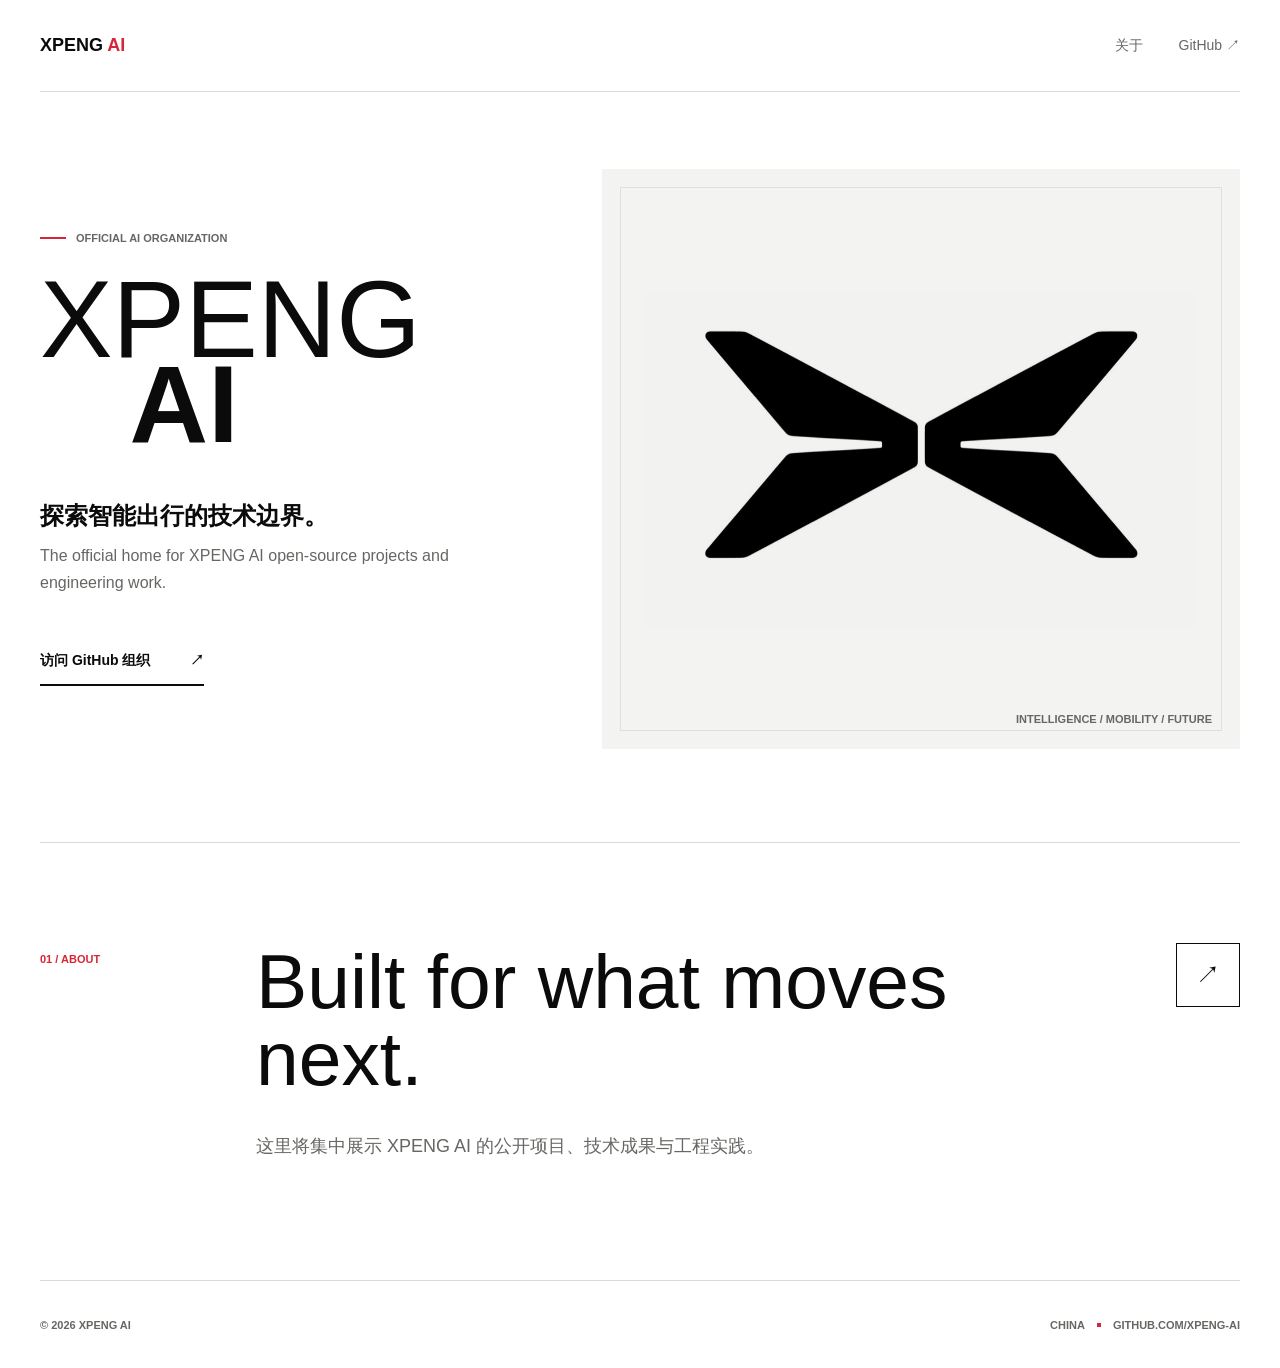
==== index.html @ b83b016b "Fix XPENG favicon aspect ratio" ====
<!doctype html>
<html lang="zh-CN">
  <head>
    <meta charset="UTF-8" />
    <meta name="viewport" content="width=device-width, initial-scale=1.0" />
    <meta name="description" content="XPENG AI 官方 GitHub 组织主页。" />
    <meta name="theme-color" content="#ffffff" />
    <meta property="og:title" content="XPENG AI" />
    <meta property="og:description" content="XPENG AI 官方 GitHub 组织主页。" />
    <meta property="og:image" content="https://xpeng-ai.github.io/assets/xpeng-logo.jpeg" />
    <title>XPENG AI</title>
    <link rel="icon" type="image/png" sizes="512x512" href="assets/xpeng-favicon.png?v=2" />
    <link rel="stylesheet" href="styles.css" />
  </head>
  <body>
    <header class="site-header">
      <a class="wordmark" href="/" aria-label="XPENG AI 首页">XPENG <span>AI</span></a>
      <nav aria-label="主导航">
        <a href="#about">关于</a>
        <a href="https://github.com/XPENG-AI">GitHub <span aria-hidden="true">↗</span></a>
      </nav>
    </header>

    <main>
      <section class="hero" aria-labelledby="hero-title">
        <div class="hero-copy">
          <p class="kicker"><span></span> Official AI Organization</p>
          <h1 id="hero-title">XPENG<br /><strong>AI</strong></h1>
          <p class="lead">探索智能出行的技术边界。</p>
          <p class="sublead">The official home for XPENG AI open-source projects and engineering work.</p>
          <a class="primary-link" href="https://github.com/XPENG-AI">
            访问 GitHub 组织
            <span aria-hidden="true">↗</span>
          </a>
        </div>
        <div class="hero-visual">
          <img src="assets/xpeng-logo.jpeg" alt="XPENG 标志" width="960" height="586" />
          <p aria-hidden="true">INTELLIGENCE / MOBILITY / FUTURE</p>
        </div>
      </section>

      <section class="about" id="about" aria-labelledby="about-title">
        <p class="section-label">01 / ABOUT</p>
        <div class="about-copy">
          <h2 id="about-title">Built for what moves next.</h2>
          <p>这里将集中展示 XPENG AI 的公开项目、技术成果与工程实践。</p>
        </div>
        <a class="arrow-link" href="https://github.com/XPENG-AI" aria-label="在 GitHub 上查看 XPENG AI">↗</a>
      </section>
    </main>

    <footer>
      <p>© <span id="year"></span> XPENG AI</p>
      <p>CHINA <span></span> GITHUB.COM/XPENG-AI</p>
    </footer>

    <script>
      document.getElementById("year").textContent = new Date().getFullYear();
    </script>
  </body>
</html>
---- styles.css ----
:root {
  color-scheme: light;
  --ink: #0b0b0b;
  --paper: #ffffff;
  --soft: #f3f3f1;
  --muted: #666663;
  --line: #d9d9d5;
  --signal: #d72638;
}

* {
  box-sizing: border-box;
}

html {
  scroll-behavior: smooth;
  background: var(--paper);
}

body {
  margin: 0;
  color: var(--ink);
  background: var(--paper);
  font-family: Arial, "PingFang SC", "Microsoft YaHei", sans-serif;
}

a {
  color: inherit;
}

.site-header,
main,
footer {
  width: min(1440px, calc(100% - 80px));
  margin-inline: auto;
}

.site-header {
  display: flex;
  min-height: 92px;
  align-items: center;
  justify-content: space-between;
  border-bottom: 1px solid var(--line);
}

.wordmark {
  font-size: 18px;
  font-weight: 800;
  text-decoration: none;
}

.wordmark span {
  color: var(--signal);
}

nav {
  display: flex;
  gap: 36px;
}

nav a {
  color: var(--muted);
  font-size: 14px;
  text-decoration: none;
}

nav a:hover {
  color: var(--ink);
}

.hero {
  display: grid;
  min-height: calc(100svh - 150px);
  grid-template-columns: minmax(360px, 0.85fr) minmax(520px, 1.15fr);
  align-items: center;
  gap: clamp(48px, 7vw, 120px);
  padding: 68px 0 84px;
}

.kicker,
.section-label,
.hero-visual p,
footer {
  font-size: 11px;
  font-weight: 700;
  letter-spacing: 0;
  text-transform: uppercase;
}

.kicker {
  display: flex;
  align-items: center;
  gap: 10px;
  margin: 0 0 34px;
  color: var(--muted);
}

.kicker span {
  width: 26px;
  height: 2px;
  background: var(--signal);
}

h1 {
  margin: 0;
  font-size: clamp(74px, 8.5vw, 138px);
  font-weight: 300;
  line-height: 0.78;
}

h1 strong {
  margin-left: clamp(54px, 7vw, 110px);
  font-weight: 800;
}

.lead {
  margin: 52px 0 10px;
  font-size: 24px;
  font-weight: 600;
}

.sublead {
  max-width: 500px;
  margin: 0;
  color: var(--muted);
  font-size: 16px;
  line-height: 1.7;
}

.primary-link {
  display: inline-flex;
  min-height: 48px;
  align-items: center;
  justify-content: space-between;
  gap: 40px;
  margin-top: 42px;
  border-bottom: 2px solid var(--ink);
  font-size: 14px;
  font-weight: 700;
  text-decoration: none;
}

.primary-link:hover {
  border-color: var(--signal);
  color: var(--signal);
}

.hero-visual {
  position: relative;
  display: flex;
  min-height: 580px;
  align-items: center;
  justify-content: center;
  overflow: hidden;
  background: var(--soft);
}

.hero-visual::before {
  position: absolute;
  inset: 18px;
  border: 1px solid #dfdfdc;
  content: "";
  pointer-events: none;
}

.hero-visual img {
  display: block;
  width: min(86%, 760px);
  height: auto;
  mix-blend-mode: multiply;
}

.hero-visual p {
  position: absolute;
  right: 28px;
  bottom: 24px;
  margin: 0;
  color: var(--muted);
}

.about {
  display: grid;
  grid-template-columns: 180px 1fr auto;
  gap: 36px;
  align-items: start;
  padding: 100px 0 118px;
  border-top: 1px solid var(--line);
}

.section-label {
  margin: 10px 0 0;
  color: var(--signal);
}

.about h2 {
  max-width: 850px;
  margin: 0;
  font-size: clamp(42px, 6vw, 86px);
  font-weight: 400;
  line-height: 1;
}

.about-copy p {
  max-width: 560px;
  margin: 34px 0 0;
  color: var(--muted);
  font-size: 18px;
  line-height: 1.75;
}

.arrow-link {
  display: grid;
  width: 64px;
  height: 64px;
  place-items: center;
  border: 1px solid var(--ink);
  font-size: 24px;
  text-decoration: none;
}

.arrow-link:hover {
  border-color: var(--signal);
  color: var(--signal);
}

footer {
  display: flex;
  min-height: 88px;
  align-items: center;
  justify-content: space-between;
  border-top: 1px solid var(--line);
  color: var(--muted);
}

footer p {
  margin: 0;
}

footer p:last-child {
  display: flex;
  align-items: center;
  gap: 12px;
}

footer p:last-child span {
  width: 4px;
  height: 4px;
  background: var(--signal);
}

@media (max-width: 900px) {
  .site-header,
  main,
  footer {
    width: min(100% - 36px, 1440px);
  }

  .site-header {
    min-height: 76px;
  }

  nav {
    gap: 20px;
  }

  .hero {
    min-height: auto;
    grid-template-columns: 1fr;
    gap: 48px;
    padding: 56px 0 72px;
  }

  h1 {
    font-size: 84px;
  }

  .lead {
    margin-top: 40px;
    font-size: 21px;
  }

  .hero-visual {
    min-height: 360px;
  }

  .about {
    grid-template-columns: 1fr auto;
    gap: 28px;
    padding: 72px 0 84px;
  }

  .section-label {
    grid-column: 1 / -1;
  }
}

@media (max-width: 520px) {
  .site-header {
    min-height: 64px;
  }

  nav a:first-child {
    display: none;
  }

  .hero {
    gap: 26px;
    padding: 32px 0 38px;
  }

  .kicker {
    margin-bottom: 22px;
  }

  h1 {
    font-size: 64px;
  }

  .lead {
    margin-top: 28px;
    font-size: 19px;
  }

  .sublead {
    font-size: 14px;
    line-height: 1.6;
  }

  .primary-link {
    margin-top: 24px;
  }

  .hero-visual {
    min-height: 190px;
  }

  .hero-visual::before {
    inset: 10px;
  }

  .hero-visual p {
    right: 16px;
    bottom: 14px;
    font-size: 9px;
  }

  .about {
    grid-template-columns: 1fr;
  }

  .about h2 {
    font-size: 46px;
  }

  .arrow-link {
    width: 56px;
    height: 56px;
  }

  footer {
    min-height: 112px;
    flex-direction: column;
    align-items: flex-start;
    justify-content: center;
    gap: 10px;
  }
}
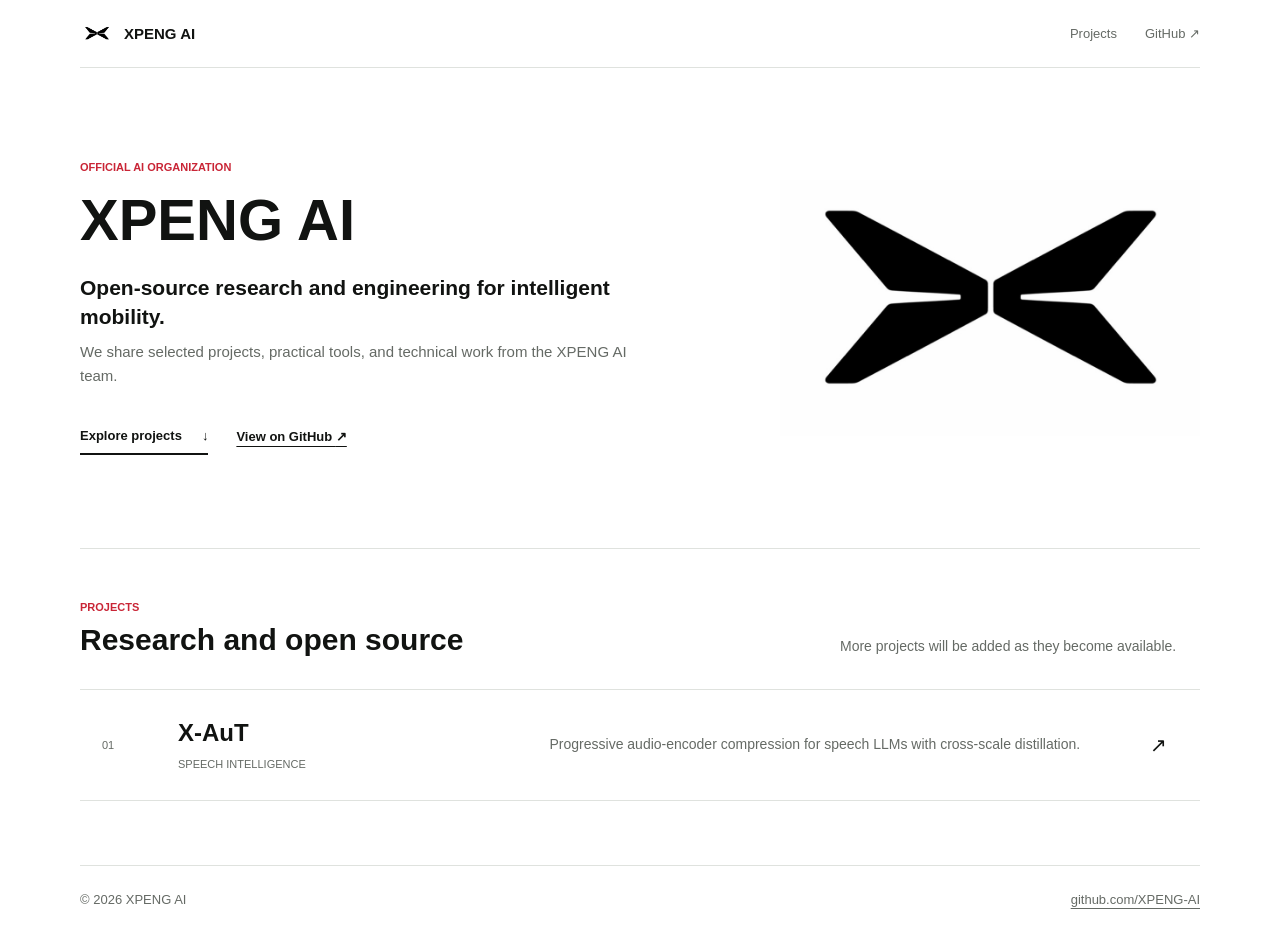
==== commit acd98075: "Make XPENG AI homepage compact and project focused" ====
--- a/index.html
+++ b/index.html
@@ -1,57 +1,68 @@
 <!doctype html>
-<html lang="zh-CN">
+<html lang="en">
   <head>
     <meta charset="UTF-8" />
     <meta name="viewport" content="width=device-width, initial-scale=1.0" />
-    <meta name="description" content="XPENG AI 官方 GitHub 组织主页。" />
+    <meta name="description" content="The official home for XPENG AI open-source projects and engineering work." />
     <meta name="theme-color" content="#ffffff" />
     <meta property="og:title" content="XPENG AI" />
-    <meta property="og:description" content="XPENG AI 官方 GitHub 组织主页。" />
-    <meta property="og:image" content="https://xpeng-ai.github.io/assets/xpeng-logo.jpeg" />
+    <meta property="og:description" content="Open-source projects and research from XPENG AI." />
+    <meta property="og:image" content="https://xpeng-ai.github.io/assets/xpeng-favicon.png" />
     <title>XPENG AI</title>
     <link rel="icon" type="image/png" sizes="512x512" href="assets/xpeng-favicon.png?v=2" />
     <link rel="stylesheet" href="styles.css" />
   </head>
   <body>
     <header class="site-header">
-      <a class="wordmark" href="/" aria-label="XPENG AI 首页">XPENG <span>AI</span></a>
-      <nav aria-label="主导航">
-        <a href="#about">关于</a>
-        <a href="https://github.com/XPENG-AI">GitHub <span aria-hidden="true">↗</span></a>
+      <a class="brand" href="/" aria-label="XPENG AI home">
+        <img src="assets/xpeng-favicon.png" alt="" width="34" height="34" />
+        <span>XPENG AI</span>
+      </a>
+      <nav aria-label="Main navigation">
+        <a href="#projects">Projects</a>
+        <a href="https://github.com/XPENG-AI">GitHub <span aria-hidden="true">&#8599;</span></a>
       </nav>
     </header>
 
     <main>
       <section class="hero" aria-labelledby="hero-title">
         <div class="hero-copy">
-          <p class="kicker"><span></span> Official AI Organization</p>
-          <h1 id="hero-title">XPENG<br /><strong>AI</strong></h1>
-          <p class="lead">探索智能出行的技术边界。</p>
-          <p class="sublead">The official home for XPENG AI open-source projects and engineering work.</p>
-          <a class="primary-link" href="https://github.com/XPENG-AI">
-            访问 GitHub 组织
-            <span aria-hidden="true">↗</span>
-          </a>
+          <p class="eyebrow">Official AI Organization</p>
+          <h1 id="hero-title">XPENG AI</h1>
+          <p class="lead">Open-source research and engineering for intelligent mobility.</p>
+          <p class="supporting-copy">We share selected projects, practical tools, and technical work from the XPENG AI team.</p>
+          <div class="hero-links">
+            <a class="primary-link" href="#projects">Explore projects <span aria-hidden="true">&#8595;</span></a>
+            <a href="https://github.com/XPENG-AI">View on GitHub <span aria-hidden="true">&#8599;</span></a>
+          </div>
         </div>
-        <div class="hero-visual">
-          <img src="assets/xpeng-logo.jpeg" alt="XPENG 标志" width="960" height="586" />
-          <p aria-hidden="true">INTELLIGENCE / MOBILITY / FUTURE</p>
-        </div>
+        <img class="hero-logo" src="assets/xpeng-logo.jpeg" alt="XPENG logo" width="960" height="586" />
       </section>
 
-      <section class="about" id="about" aria-labelledby="about-title">
-        <p class="section-label">01 / ABOUT</p>
-        <div class="about-copy">
-          <h2 id="about-title">Built for what moves next.</h2>
-          <p>这里将集中展示 XPENG AI 的公开项目、技术成果与工程实践。</p>
-        </div>
-        <a class="arrow-link" href="https://github.com/XPENG-AI" aria-label="在 GitHub 上查看 XPENG AI">↗</a>
+      <section class="projects" id="projects" aria-labelledby="projects-title">
+        <header class="section-header">
+          <div>
+            <p class="eyebrow">Projects</p>
+            <h2 id="projects-title">Research and open source</h2>
+          </div>
+          <p>More projects will be added as they become available.</p>
+        </header>
+
+        <a class="project-row" href="x-aut/">
+          <span class="project-index">01</span>
+          <div class="project-title">
+            <h3>X-AuT</h3>
+            <span>Speech Intelligence</span>
+          </div>
+          <p>Progressive audio-encoder compression for speech LLMs with cross-scale distillation.</p>
+          <span class="project-arrow" aria-hidden="true">&#8599;</span>
+        </a>
       </section>
     </main>
 
     <footer>
-      <p>© <span id="year"></span> XPENG AI</p>
-      <p>CHINA <span></span> GITHUB.COM/XPENG-AI</p>
+      <p>&copy; <span id="year"></span> XPENG AI</p>
+      <a href="https://github.com/XPENG-AI">github.com/XPENG-AI</a>
     </footer>
 
     <script>
--- a/styles.css
+++ b/styles.css
@@ -1,19 +1,18 @@
 :root {
   color-scheme: light;
-  --ink: #0b0b0b;
+  --ink: #111311;
   --paper: #ffffff;
-  --soft: #f3f3f1;
-  --muted: #666663;
-  --line: #d9d9d5;
-  --signal: #d72638;
-}
-
-* {
-  box-sizing: border-box;
-}
+  --soft: #f5f6f4;
+  --muted: #656a65;
+  --line: #dfe2de;
+  --signal: #c92536;
+}
+
+* { box-sizing: border-box; }
 
 html {
   scroll-behavior: smooth;
+  scroll-padding-top: 24px;
   background: var(--paper);
 }
 
@@ -21,122 +20,118 @@
   margin: 0;
   color: var(--ink);
   background: var(--paper);
-  font-family: Arial, "PingFang SC", "Microsoft YaHei", sans-serif;
-}
-
-a {
-  color: inherit;
-}
-
-.site-header,
-main,
-footer {
-  width: min(1440px, calc(100% - 80px));
+  font-family: Arial, Helvetica, sans-serif;
+}
+
+a { color: inherit; }
+
+a:focus-visible {
+  outline: 3px solid var(--signal);
+  outline-offset: 5px;
+}
+
+.site-header, main, footer {
+  width: min(1120px, calc(100% - 48px));
   margin-inline: auto;
 }
 
 .site-header {
   display: flex;
-  min-height: 92px;
+  min-height: 68px;
   align-items: center;
   justify-content: space-between;
   border-bottom: 1px solid var(--line);
 }
 
-.wordmark {
-  font-size: 18px;
-  font-weight: 800;
-  text-decoration: none;
-}
-
-.wordmark span {
-  color: var(--signal);
+.brand {
+  display: inline-flex;
+  align-items: center;
+  gap: 10px;
+  font-size: 15px;
+  font-weight: 700;
+  text-decoration: none;
+}
+
+.brand img {
+  display: block;
+  object-fit: contain;
 }
 
 nav {
   display: flex;
-  gap: 36px;
-}
+  gap: 28px;
+}
+
+nav a, .hero-links a, footer { font-size: 13px; }
 
 nav a {
   color: var(--muted);
-  font-size: 14px;
-  text-decoration: none;
-}
-
-nav a:hover {
-  color: var(--ink);
-}
+  text-decoration: none;
+}
+
+nav a:hover { color: var(--ink); }
 
 .hero {
   display: grid;
-  min-height: calc(100svh - 150px);
-  grid-template-columns: minmax(360px, 0.85fr) minmax(520px, 1.15fr);
-  align-items: center;
-  gap: clamp(48px, 7vw, 120px);
-  padding: 68px 0 84px;
-}
-
-.kicker,
-.section-label,
-.hero-visual p,
-footer {
+  min-height: 480px;
+  grid-template-columns: minmax(0, 1fr) minmax(280px, 420px);
+  gap: clamp(48px, 8vw, 100px);
+  align-items: center;
+  padding: 64px 0;
+}
+
+.eyebrow {
+  margin: 0 0 18px;
+  color: var(--signal);
   font-size: 11px;
   font-weight: 700;
   letter-spacing: 0;
   text-transform: uppercase;
 }
 
-.kicker {
-  display: flex;
-  align-items: center;
-  gap: 10px;
-  margin: 0 0 34px;
-  color: var(--muted);
-}
-
-.kicker span {
-  width: 26px;
-  height: 2px;
-  background: var(--signal);
-}
+h1, h2, h3, p { letter-spacing: 0; }
 
 h1 {
   margin: 0;
-  font-size: clamp(74px, 8.5vw, 138px);
-  font-weight: 300;
-  line-height: 0.78;
-}
-
-h1 strong {
-  margin-left: clamp(54px, 7vw, 110px);
-  font-weight: 800;
+  font-size: 58px;
+  font-weight: 650;
+  line-height: 1;
 }
 
 .lead {
-  margin: 52px 0 10px;
-  font-size: 24px;
+  max-width: 570px;
+  margin: 24px 0 8px;
+  font-size: 21px;
   font-weight: 600;
-}
-
-.sublead {
-  max-width: 500px;
-  margin: 0;
-  color: var(--muted);
-  font-size: 16px;
-  line-height: 1.7;
+  line-height: 1.4;
+}
+
+.supporting-copy {
+  max-width: 550px;
+  margin: 0;
+  color: var(--muted);
+  font-size: 15px;
+  line-height: 1.65;
+}
+
+.hero-links {
+  display: flex;
+  gap: 28px;
+  align-items: center;
+  margin-top: 28px;
+}
+
+.hero-links a {
+  font-weight: 700;
+  text-underline-offset: 5px;
 }
 
 .primary-link {
   display: inline-flex;
-  min-height: 48px;
-  align-items: center;
-  justify-content: space-between;
-  gap: 40px;
-  margin-top: 42px;
+  min-height: 38px;
+  align-items: center;
+  gap: 20px;
   border-bottom: 2px solid var(--ink);
-  font-size: 14px;
-  font-weight: 700;
   text-decoration: none;
 }
 
@@ -145,223 +140,151 @@
   color: var(--signal);
 }
 
-.hero-visual {
-  position: relative;
-  display: flex;
-  min-height: 580px;
-  align-items: center;
-  justify-content: center;
-  overflow: hidden;
-  background: var(--soft);
-}
-
-.hero-visual::before {
-  position: absolute;
-  inset: 18px;
-  border: 1px solid #dfdfdc;
-  content: "";
-  pointer-events: none;
-}
-
-.hero-visual img {
+.hero-logo {
   display: block;
-  width: min(86%, 760px);
+  width: 100%;
   height: auto;
-  mix-blend-mode: multiply;
-}
-
-.hero-visual p {
-  position: absolute;
-  right: 28px;
-  bottom: 24px;
-  margin: 0;
-  color: var(--muted);
-}
-
-.about {
+  object-fit: contain;
+}
+
+.projects {
+  padding: 52px 0 64px;
+  border-top: 1px solid var(--line);
+}
+
+.section-header {
   display: grid;
-  grid-template-columns: 180px 1fr auto;
-  gap: 36px;
-  align-items: start;
-  padding: 100px 0 118px;
+  grid-template-columns: 1fr minmax(220px, 360px);
+  gap: 48px;
+  align-items: end;
+  margin-bottom: 32px;
+}
+
+.section-header .eyebrow { margin-bottom: 10px; }
+
+.section-header h2 {
+  margin: 0;
+  font-size: 30px;
+  font-weight: 600;
+}
+
+.section-header > p {
+  margin: 0;
+  color: var(--muted);
+  font-size: 14px;
+  line-height: 1.6;
+}
+
+.project-row {
+  display: grid;
+  grid-template-columns: 48px minmax(170px, 0.6fr) minmax(260px, 1fr) 28px;
+  gap: 28px;
+  min-height: 112px;
+  align-items: center;
+  padding: 20px 22px;
   border-top: 1px solid var(--line);
-}
-
-.section-label {
-  margin: 10px 0 0;
-  color: var(--signal);
-}
-
-.about h2 {
-  max-width: 850px;
-  margin: 0;
-  font-size: clamp(42px, 6vw, 86px);
-  font-weight: 400;
-  line-height: 1;
-}
-
-.about-copy p {
-  max-width: 560px;
-  margin: 34px 0 0;
-  color: var(--muted);
-  font-size: 18px;
-  line-height: 1.75;
-}
-
-.arrow-link {
-  display: grid;
-  width: 64px;
-  height: 64px;
-  place-items: center;
-  border: 1px solid var(--ink);
+  border-bottom: 1px solid var(--line);
+  text-decoration: none;
+}
+
+.project-row:hover { background: var(--soft); }
+
+.project-index, .project-title span {
+  color: var(--muted);
+  font-size: 11px;
+  text-transform: uppercase;
+}
+
+.project-title h3 {
+  margin: 0 0 7px;
   font-size: 24px;
-  text-decoration: none;
-}
-
-.arrow-link:hover {
-  border-color: var(--signal);
-  color: var(--signal);
-}
+}
+
+.project-row > p {
+  margin: 0;
+  color: var(--muted);
+  font-size: 14px;
+  line-height: 1.55;
+}
+
+.project-arrow { font-size: 20px; }
 
 footer {
   display: flex;
-  min-height: 88px;
+  min-height: 68px;
   align-items: center;
   justify-content: space-between;
   border-top: 1px solid var(--line);
   color: var(--muted);
 }
 
-footer p {
-  margin: 0;
-}
-
-footer p:last-child {
-  display: flex;
-  align-items: center;
-  gap: 12px;
-}
-
-footer p:last-child span {
-  width: 4px;
-  height: 4px;
-  background: var(--signal);
-}
-
-@media (max-width: 900px) {
-  .site-header,
-  main,
-  footer {
-    width: min(100% - 36px, 1440px);
-  }
-
-  .site-header {
-    min-height: 76px;
-  }
-
-  nav {
-    gap: 20px;
-  }
+footer p { margin: 0; }
+
+footer a {
+  color: var(--muted);
+  text-underline-offset: 4px;
+}
+
+@media (max-width: 760px) {
+  .site-header, main, footer { width: min(100% - 32px, 1120px); }
+  .site-header { min-height: 62px; }
+  nav { gap: 18px; }
 
   .hero {
     min-height: auto;
     grid-template-columns: 1fr;
-    gap: 48px;
-    padding: 56px 0 72px;
-  }
-
-  h1 {
-    font-size: 84px;
-  }
+    gap: 34px;
+    padding: 42px 0 48px;
+  }
+
+  h1 { font-size: 44px; }
 
   .lead {
-    margin-top: 40px;
-    font-size: 21px;
-  }
-
-  .hero-visual {
-    min-height: 360px;
-  }
-
-  .about {
-    grid-template-columns: 1fr auto;
-    gap: 28px;
-    padding: 72px 0 84px;
-  }
-
-  .section-label {
-    grid-column: 1 / -1;
-  }
-}
-
-@media (max-width: 520px) {
-  .site-header {
-    min-height: 64px;
-  }
-
-  nav a:first-child {
-    display: none;
-  }
-
-  .hero {
-    gap: 26px;
-    padding: 32px 0 38px;
-  }
-
-  .kicker {
-    margin-bottom: 22px;
-  }
-
-  h1 {
-    font-size: 64px;
-  }
-
-  .lead {
-    margin-top: 28px;
-    font-size: 19px;
-  }
-
-  .sublead {
-    font-size: 14px;
-    line-height: 1.6;
-  }
-
-  .primary-link {
-    margin-top: 24px;
-  }
-
-  .hero-visual {
-    min-height: 190px;
-  }
-
-  .hero-visual::before {
-    inset: 10px;
-  }
-
-  .hero-visual p {
-    right: 16px;
-    bottom: 14px;
-    font-size: 9px;
-  }
-
-  .about {
+    margin-top: 20px;
+    font-size: 18px;
+  }
+
+  .supporting-copy { font-size: 14px; }
+
+  .hero-logo {
+    width: min(76%, 320px);
+    margin-inline: auto;
+  }
+
+  .projects { padding: 40px 0 48px; }
+
+  .section-header {
     grid-template-columns: 1fr;
-  }
-
-  .about h2 {
-    font-size: 46px;
-  }
-
-  .arrow-link {
-    width: 56px;
-    height: 56px;
-  }
+    gap: 12px;
+    margin-bottom: 24px;
+  }
+
+  .section-header h2 { font-size: 25px; }
+
+  .project-row {
+    grid-template-columns: 32px 1fr 22px;
+    gap: 14px;
+    min-height: 0;
+    padding: 20px 4px;
+  }
+
+  .project-title h3 { font-size: 21px; }
+  .project-row > p { grid-column: 2 / -1; }
+}
+
+@media (max-width: 440px) {
+  nav a:first-child { display: none; }
+  .hero-links { gap: 20px; }
 
   footer {
-    min-height: 112px;
+    min-height: 88px;
     flex-direction: column;
     align-items: flex-start;
     justify-content: center;
-    gap: 10px;
-  }
-}
+    gap: 8px;
+  }
+}
+
+@media (prefers-reduced-motion: reduce) {
+  html { scroll-behavior: auto; }
+}
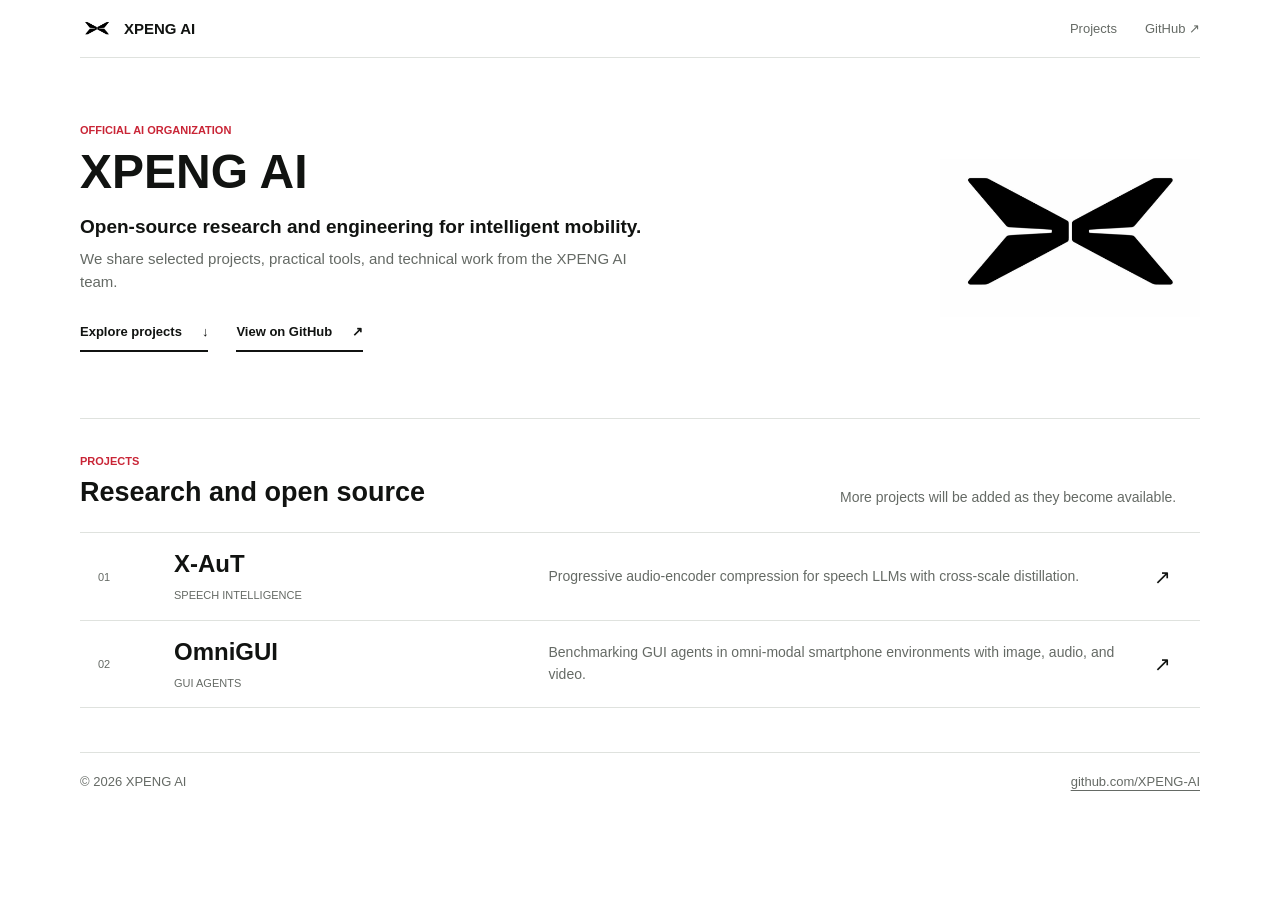
==== commit e000b681: "Add OmniGUI to XPENG AI projects" ====
--- a/index.html
+++ b/index.html
@@ -57,6 +57,16 @@
           <p>Progressive audio-encoder compression for speech LLMs with cross-scale distillation.</p>
           <span class="project-arrow" aria-hidden="true">&#8599;</span>
         </a>
+
+        <a class="project-row" href="https://omni-gui.github.io/">
+          <span class="project-index">02</span>
+          <div class="project-title">
+            <h3>OmniGUI</h3>
+            <span>GUI Agents</span>
+          </div>
+          <p>Benchmarking GUI agents in omni-modal smartphone environments with image, audio, and video.</p>
+          <span class="project-arrow" aria-hidden="true">&#8599;</span>
+        </a>
       </section>
     </main>
 
--- a/styles.css
+++ b/styles.css
@@ -37,7 +37,7 @@
 
 .site-header {
   display: flex;
-  min-height: 68px;
+  min-height: 58px;
   align-items: center;
   justify-content: space-between;
   border-bottom: 1px solid var(--line);
@@ -73,15 +73,15 @@
 
 .hero {
   display: grid;
-  min-height: 480px;
-  grid-template-columns: minmax(0, 1fr) minmax(280px, 420px);
-  gap: clamp(48px, 8vw, 100px);
-  align-items: center;
-  padding: 64px 0;
+  min-height: 360px;
+  grid-template-columns: minmax(0, 1fr) minmax(200px, 260px);
+  gap: clamp(40px, 6vw, 72px);
+  align-items: center;
+  padding: 40px 0;
 }
 
 .eyebrow {
-  margin: 0 0 18px;
+  margin: 0 0 12px;
   color: var(--signal);
   font-size: 11px;
   font-weight: 700;
@@ -93,15 +93,15 @@
 
 h1 {
   margin: 0;
-  font-size: 58px;
+  font-size: 48px;
   font-weight: 650;
   line-height: 1;
 }
 
 .lead {
   max-width: 570px;
-  margin: 24px 0 8px;
-  font-size: 21px;
+  margin: 18px 0 6px;
+  font-size: 19px;
   font-weight: 600;
   line-height: 1.4;
 }
@@ -111,44 +111,41 @@
   margin: 0;
   color: var(--muted);
   font-size: 15px;
-  line-height: 1.65;
+  line-height: 1.55;
 }
 
 .hero-links {
   display: flex;
   gap: 28px;
   align-items: center;
-  margin-top: 28px;
+  margin-top: 20px;
 }
 
 .hero-links a {
-  font-weight: 700;
-  text-underline-offset: 5px;
-}
-
-.primary-link {
   display: inline-flex;
   min-height: 38px;
   align-items: center;
   gap: 20px;
   border-bottom: 2px solid var(--ink);
-  text-decoration: none;
-}
-
-.primary-link:hover {
+  font-weight: 700;
+  text-decoration: none;
+}
+
+.hero-links a:hover {
   border-color: var(--signal);
   color: var(--signal);
 }
 
 .hero-logo {
   display: block;
-  width: 100%;
+  width: min(100%, 260px);
   height: auto;
+  justify-self: end;
   object-fit: contain;
 }
 
 .projects {
-  padding: 52px 0 64px;
+  padding: 36px 0 44px;
   border-top: 1px solid var(--line);
 }
 
@@ -157,14 +154,14 @@
   grid-template-columns: 1fr minmax(220px, 360px);
   gap: 48px;
   align-items: end;
-  margin-bottom: 32px;
+  margin-bottom: 24px;
 }
 
 .section-header .eyebrow { margin-bottom: 10px; }
 
 .section-header h2 {
   margin: 0;
-  font-size: 30px;
+  font-size: 27px;
   font-weight: 600;
 }
 
@@ -179,13 +176,14 @@
   display: grid;
   grid-template-columns: 48px minmax(170px, 0.6fr) minmax(260px, 1fr) 28px;
   gap: 28px;
-  min-height: 112px;
-  align-items: center;
-  padding: 20px 22px;
+  min-height: 88px;
+  align-items: center;
+  padding: 14px 18px;
   border-top: 1px solid var(--line);
-  border-bottom: 1px solid var(--line);
-  text-decoration: none;
-}
+  text-decoration: none;
+}
+
+.project-row:last-child { border-bottom: 1px solid var(--line); }
 
 .project-row:hover { background: var(--soft); }
 
@@ -211,7 +209,7 @@
 
 footer {
   display: flex;
-  min-height: 68px;
+  min-height: 58px;
   align-items: center;
   justify-content: space-between;
   border-top: 1px solid var(--line);
@@ -227,36 +225,37 @@
 
 @media (max-width: 760px) {
   .site-header, main, footer { width: min(100% - 32px, 1120px); }
-  .site-header { min-height: 62px; }
+  .site-header { min-height: 56px; }
   nav { gap: 18px; }
 
   .hero {
     min-height: auto;
     grid-template-columns: 1fr;
-    gap: 34px;
-    padding: 42px 0 48px;
-  }
-
-  h1 { font-size: 44px; }
+    gap: 24px;
+    padding: 32px 0 36px;
+  }
+
+  h1 { font-size: 38px; }
 
   .lead {
-    margin-top: 20px;
+    margin-top: 16px;
     font-size: 18px;
   }
 
   .supporting-copy { font-size: 14px; }
 
   .hero-logo {
-    width: min(76%, 320px);
+    width: min(56%, 220px);
     margin-inline: auto;
-  }
-
-  .projects { padding: 40px 0 48px; }
+    justify-self: center;
+  }
+
+  .projects { padding: 30px 0 36px; }
 
   .section-header {
     grid-template-columns: 1fr;
     gap: 12px;
-    margin-bottom: 24px;
+    margin-bottom: 18px;
   }
 
   .section-header h2 { font-size: 25px; }
@@ -265,7 +264,7 @@
     grid-template-columns: 32px 1fr 22px;
     gap: 14px;
     min-height: 0;
-    padding: 20px 4px;
+    padding: 16px 4px;
   }
 
   .project-title h3 { font-size: 21px; }
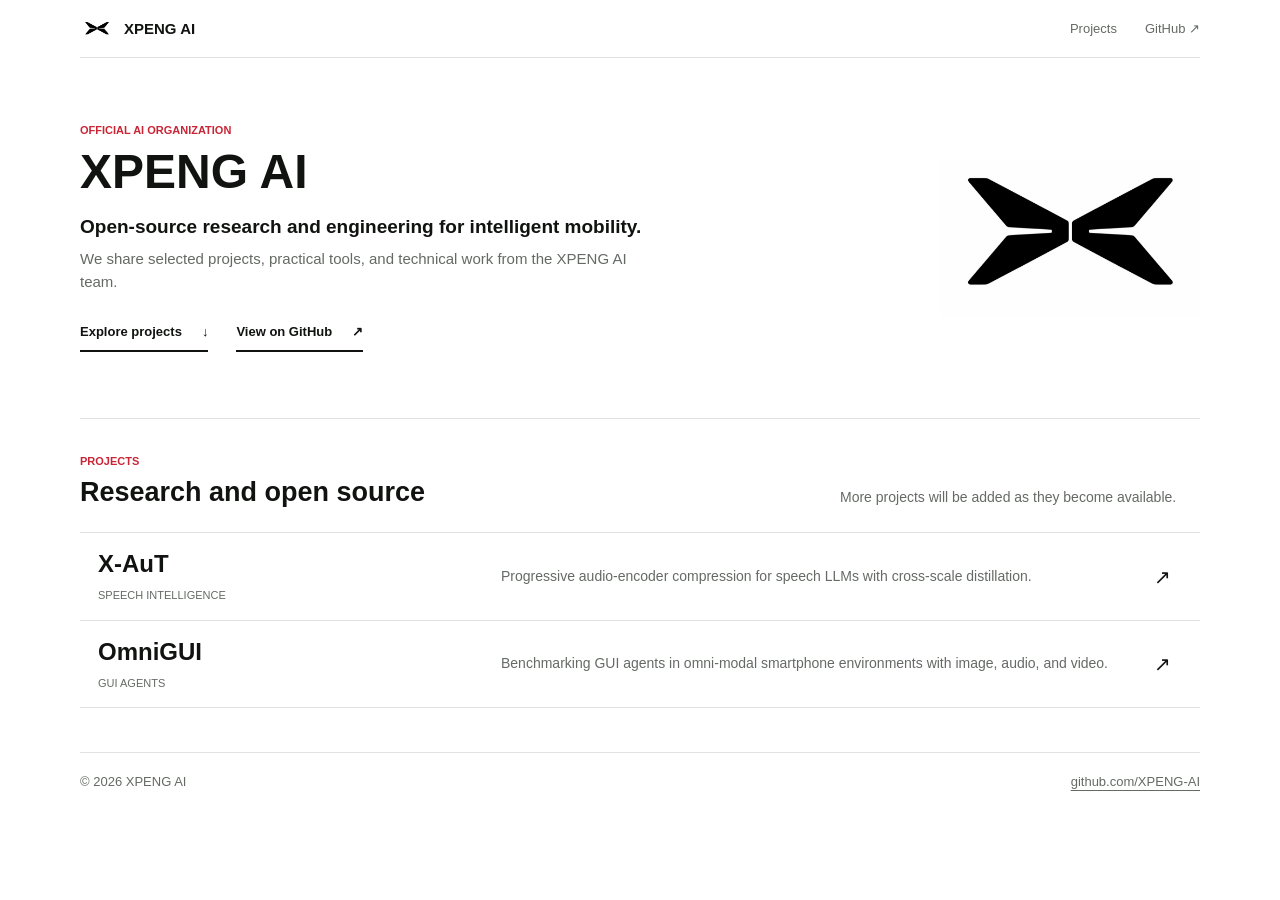
==== commit d70a0bf9: "Remove project sequence numbers" ====
--- a/index.html
+++ b/index.html
@@ -49,7 +49,6 @@
         </header>
 
         <a class="project-row" href="x-aut/">
-          <span class="project-index">01</span>
           <div class="project-title">
             <h3>X-AuT</h3>
             <span>Speech Intelligence</span>
@@ -59,7 +58,6 @@
         </a>
 
         <a class="project-row" href="https://omni-gui.github.io/">
-          <span class="project-index">02</span>
           <div class="project-title">
             <h3>OmniGUI</h3>
             <span>GUI Agents</span>
--- a/styles.css
+++ b/styles.css
@@ -174,7 +174,7 @@
 
 .project-row {
   display: grid;
-  grid-template-columns: 48px minmax(170px, 0.6fr) minmax(260px, 1fr) 28px;
+  grid-template-columns: minmax(190px, 0.6fr) minmax(260px, 1fr) 28px;
   gap: 28px;
   min-height: 88px;
   align-items: center;
@@ -187,7 +187,7 @@
 
 .project-row:hover { background: var(--soft); }
 
-.project-index, .project-title span {
+.project-title span {
   color: var(--muted);
   font-size: 11px;
   text-transform: uppercase;
@@ -261,14 +261,14 @@
   .section-header h2 { font-size: 25px; }
 
   .project-row {
-    grid-template-columns: 32px 1fr 22px;
+    grid-template-columns: 1fr 22px;
     gap: 14px;
     min-height: 0;
     padding: 16px 4px;
   }
 
   .project-title h3 { font-size: 21px; }
-  .project-row > p { grid-column: 2 / -1; }
+  .project-row > p { grid-column: 1 / -1; }
 }
 
 @media (max-width: 440px) {
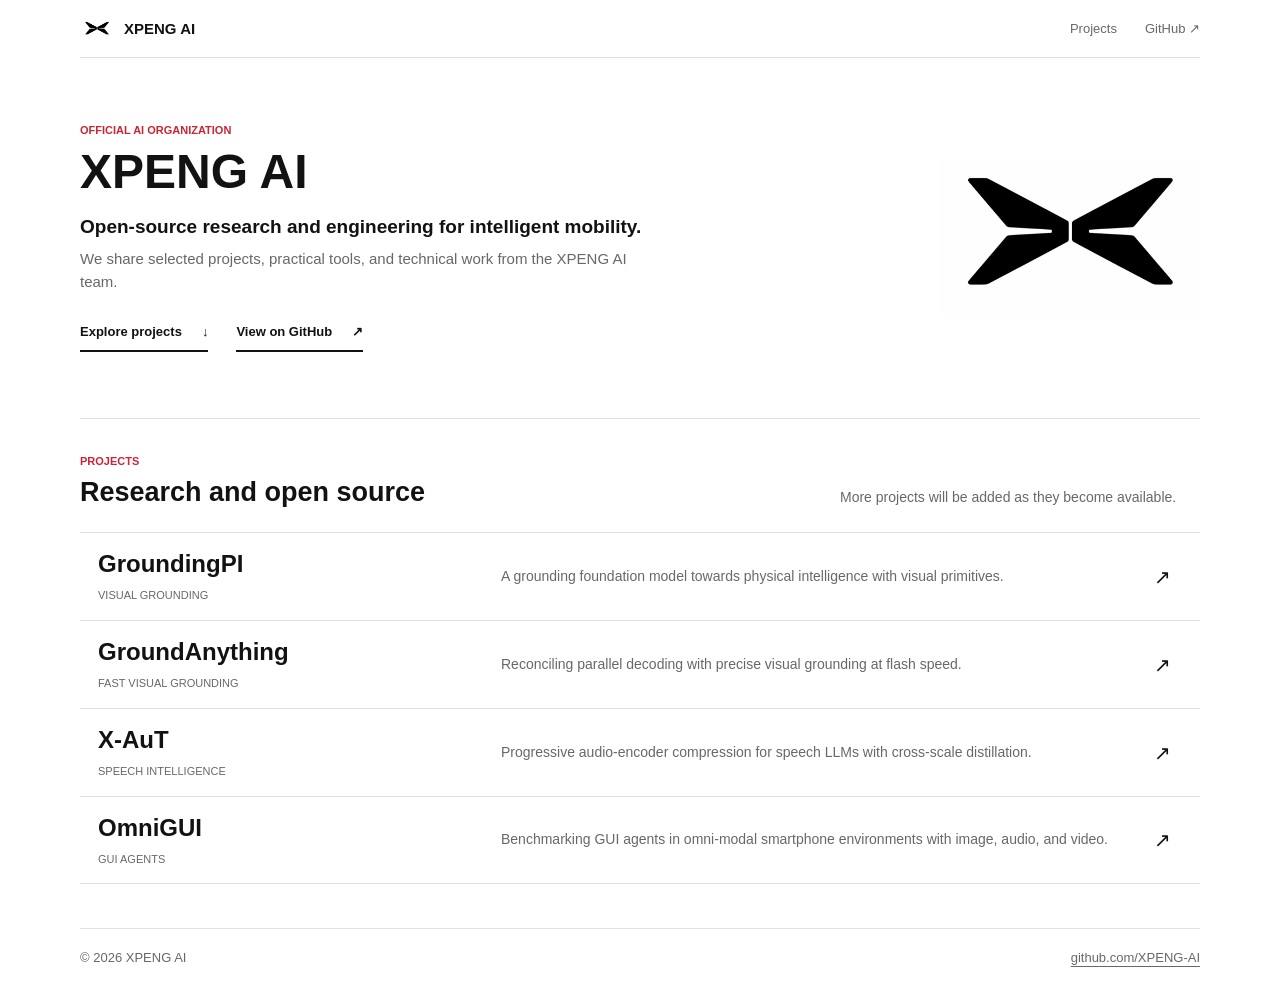
==== commit 186ee603: "Add GroundingPI and GroundAnything to project list" ====
--- a/index.html
+++ b/index.html
@@ -9,7 +9,7 @@
     <meta property="og:description" content="Open-source projects and research from XPENG AI." />
     <meta property="og:image" content="https://xpeng-ai.github.io/assets/xpeng-favicon.png" />
     <title>XPENG AI</title>
-    <link rel="icon" type="image/png" sizes="512x512" href="assets/xpeng-favicon.png?v=2" />
+    <link rel="icon" type="image/png" sizes="512x512" href="assets/xpeng-favicon.png?v=3" />
     <link rel="stylesheet" href="styles.css" />
   </head>
   <body>
@@ -48,6 +48,24 @@
           <p>More projects will be added as they become available.</p>
         </header>
 
+        <a class="project-row" href="https://groundingpi.github.io/">
+          <div class="project-title">
+            <h3>GroundingPI</h3>
+            <span>Visual Grounding</span>
+          </div>
+          <p>A grounding foundation model towards physical intelligence with visual primitives.</p>
+          <span class="project-arrow" aria-hidden="true">&#8599;</span>
+        </a>
+
+        <a class="project-row" href="https://groundingpi.github.io/groundanything/">
+          <div class="project-title">
+            <h3>GroundAnything</h3>
+            <span>Fast Visual Grounding</span>
+          </div>
+          <p>Reconciling parallel decoding with precise visual grounding at flash speed.</p>
+          <span class="project-arrow" aria-hidden="true">&#8599;</span>
+        </a>
+
         <a class="project-row" href="x-aut/">
           <div class="project-title">
             <h3>X-AuT</h3>
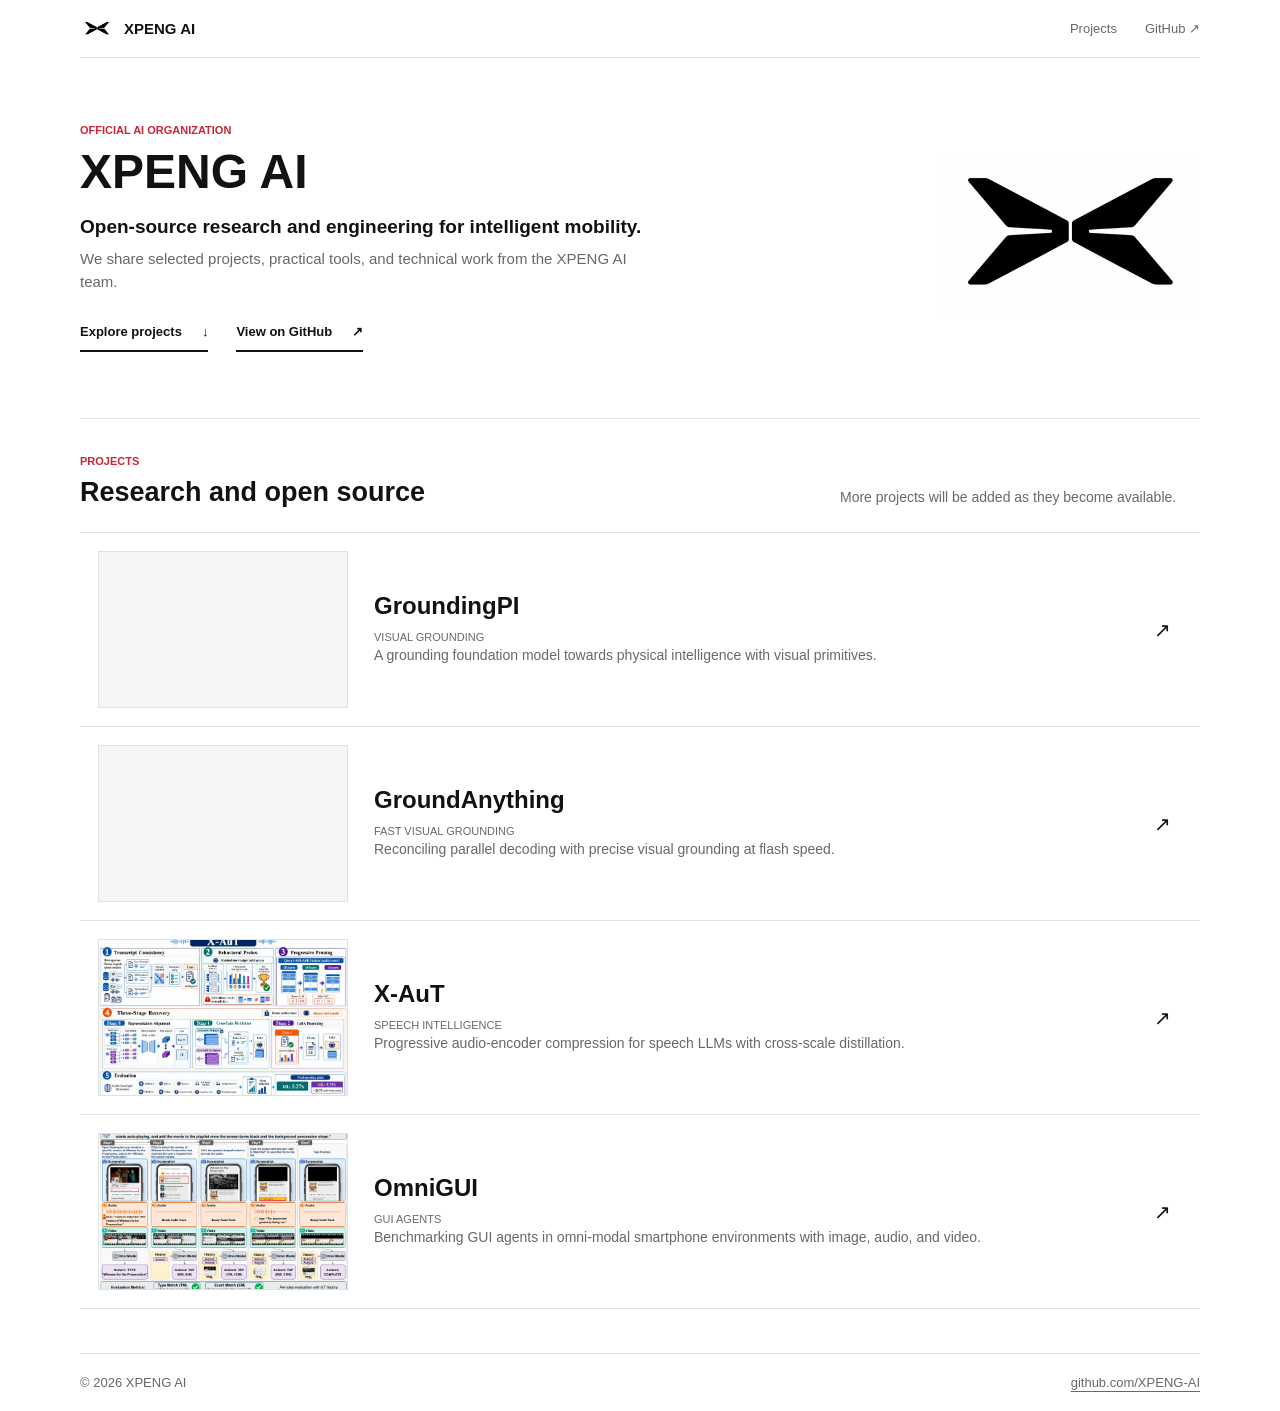
==== commit 146b153f: "Add media thumbnails (videos and images) to project list" ====
--- a/index.html
+++ b/index.html
@@ -49,38 +49,58 @@
         </header>
 
         <a class="project-row" href="https://groundingpi.github.io/">
-          <div class="project-title">
-            <h3>GroundingPI</h3>
-            <span>Visual Grounding</span>
+          <div class="project-media">
+            <video src="assets/projects/groundingpi.mp4" autoplay muted loop playsinline preload="metadata" title="GroundingPI demo"></video>
           </div>
-          <p>A grounding foundation model towards physical intelligence with visual primitives.</p>
+          <div class="project-body">
+            <div class="project-title">
+              <h3>GroundingPI</h3>
+              <span>Visual Grounding</span>
+            </div>
+            <p>A grounding foundation model towards physical intelligence with visual primitives.</p>
+          </div>
           <span class="project-arrow" aria-hidden="true">&#8599;</span>
         </a>
 
         <a class="project-row" href="https://groundingpi.github.io/groundanything/">
-          <div class="project-title">
-            <h3>GroundAnything</h3>
-            <span>Fast Visual Grounding</span>
+          <div class="project-media">
+            <video src="assets/projects/groundanything.mp4" autoplay muted loop playsinline preload="metadata" title="GroundAnything demo"></video>
           </div>
-          <p>Reconciling parallel decoding with precise visual grounding at flash speed.</p>
+          <div class="project-body">
+            <div class="project-title">
+              <h3>GroundAnything</h3>
+              <span>Fast Visual Grounding</span>
+            </div>
+            <p>Reconciling parallel decoding with precise visual grounding at flash speed.</p>
+          </div>
           <span class="project-arrow" aria-hidden="true">&#8599;</span>
         </a>
 
         <a class="project-row" href="x-aut/">
-          <div class="project-title">
-            <h3>X-AuT</h3>
-            <span>Speech Intelligence</span>
+          <div class="project-media">
+            <img src="assets/projects/x-aut.jpg" alt="X-AuT overview" loading="lazy" />
           </div>
-          <p>Progressive audio-encoder compression for speech LLMs with cross-scale distillation.</p>
+          <div class="project-body">
+            <div class="project-title">
+              <h3>X-AuT</h3>
+              <span>Speech Intelligence</span>
+            </div>
+            <p>Progressive audio-encoder compression for speech LLMs with cross-scale distillation.</p>
+          </div>
           <span class="project-arrow" aria-hidden="true">&#8599;</span>
         </a>
 
         <a class="project-row" href="https://omni-gui.github.io/">
-          <div class="project-title">
-            <h3>OmniGUI</h3>
-            <span>GUI Agents</span>
+          <div class="project-media">
+            <img src="assets/projects/omnigui.png" alt="OmniGUI overview" loading="lazy" />
           </div>
-          <p>Benchmarking GUI agents in omni-modal smartphone environments with image, audio, and video.</p>
+          <div class="project-body">
+            <div class="project-title">
+              <h3>OmniGUI</h3>
+              <span>GUI Agents</span>
+            </div>
+            <p>Benchmarking GUI agents in omni-modal smartphone environments with image, audio, and video.</p>
+          </div>
           <span class="project-arrow" aria-hidden="true">&#8599;</span>
         </a>
       </section>
--- a/styles.css
+++ b/styles.css
@@ -174,11 +174,11 @@
 
 .project-row {
   display: grid;
-  grid-template-columns: minmax(190px, 0.6fr) minmax(260px, 1fr) 28px;
-  gap: 28px;
+  grid-template-columns: minmax(180px, 250px) minmax(0, 1fr) 28px;
+  gap: 26px;
   min-height: 88px;
   align-items: center;
-  padding: 14px 18px;
+  padding: 18px;
   border-top: 1px solid var(--line);
   text-decoration: none;
 }
@@ -186,6 +186,20 @@
 .project-row:last-child { border-bottom: 1px solid var(--line); }
 
 .project-row:hover { background: var(--soft); }
+
+.project-media {
+  border: 1px solid var(--line);
+  background: var(--soft);
+  overflow: hidden;
+}
+
+.project-media img,
+.project-media video {
+  display: block;
+  width: 100%;
+  aspect-ratio: 16 / 10;
+  object-fit: cover;
+}
 
 .project-title span {
   color: var(--muted);
@@ -198,7 +212,7 @@
   font-size: 24px;
 }
 
-.project-row > p {
+.project-body > p {
   margin: 0;
   color: var(--muted);
   font-size: 14px;
@@ -267,8 +281,10 @@
     padding: 16px 4px;
   }
 
+  .project-media { grid-column: 1 / -1; }
+
   .project-title h3 { font-size: 21px; }
-  .project-row > p { grid-column: 1 / -1; }
+  .project-body > p { grid-column: 1; }
 }
 
 @media (max-width: 440px) {
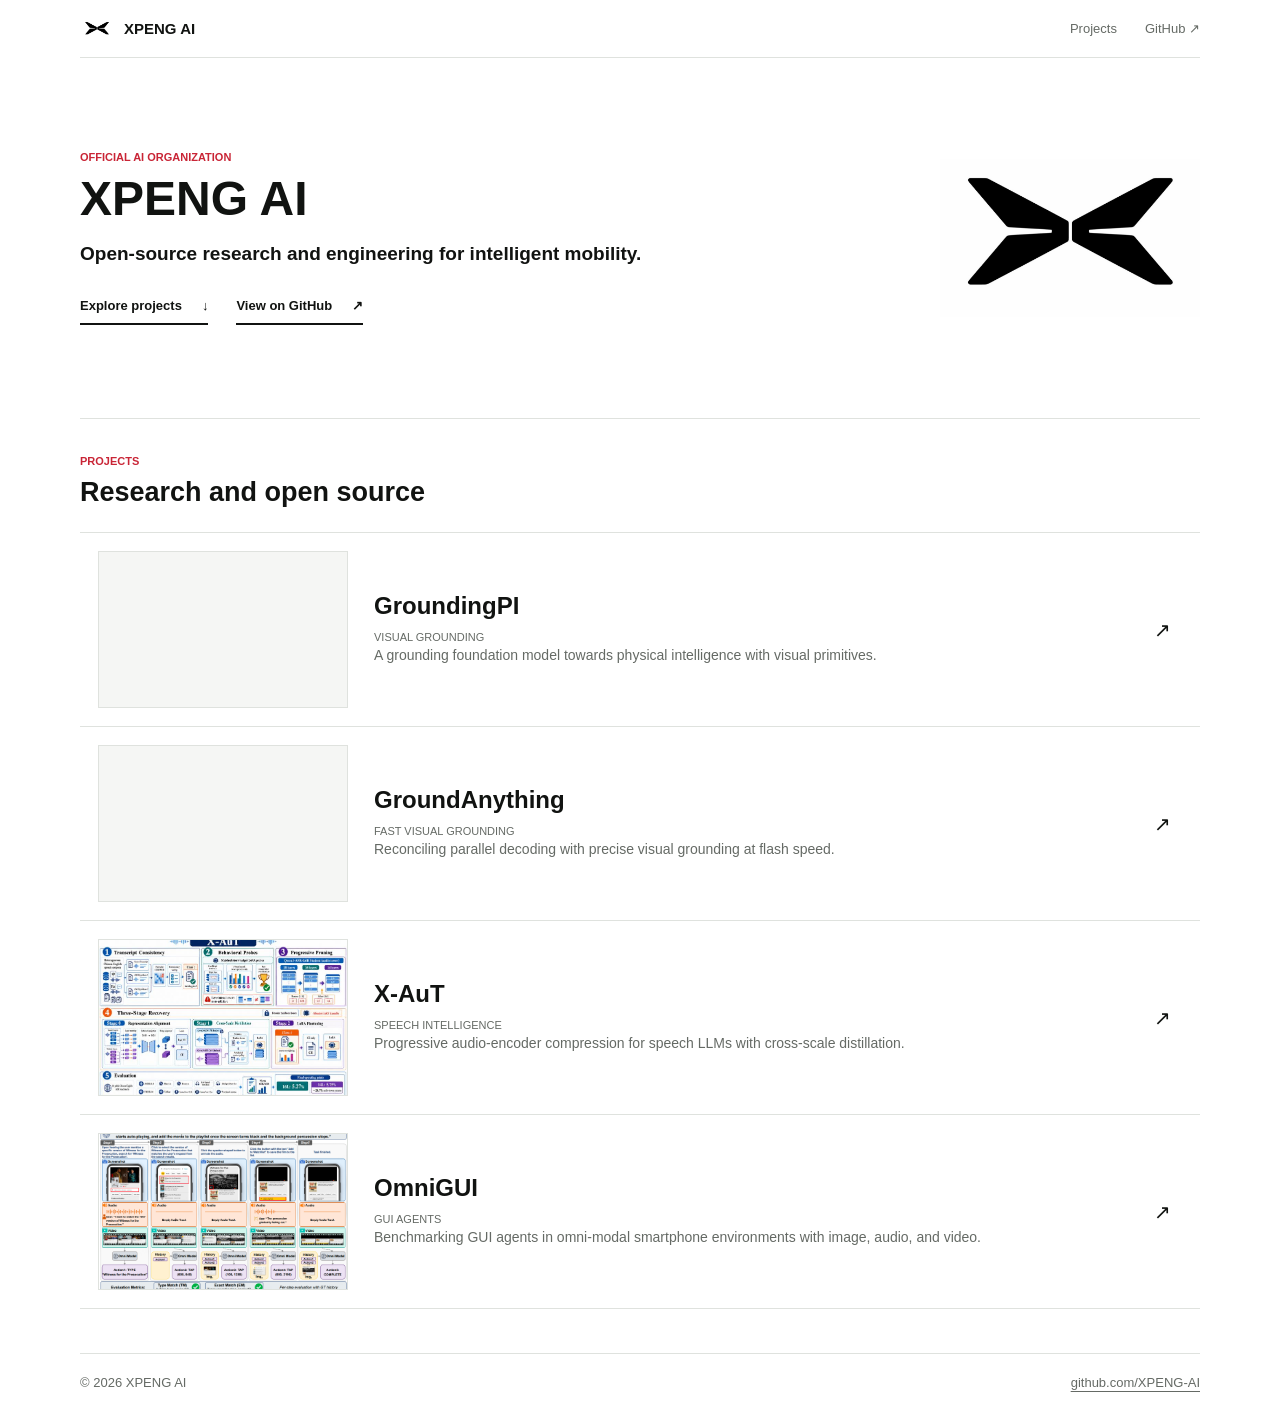
==== commit 1379b753: "Remove filler copy from hero and projects header" ====
--- a/index.html
+++ b/index.html
@@ -30,7 +30,6 @@
           <p class="eyebrow">Official AI Organization</p>
           <h1 id="hero-title">XPENG AI</h1>
           <p class="lead">Open-source research and engineering for intelligent mobility.</p>
-          <p class="supporting-copy">We share selected projects, practical tools, and technical work from the XPENG AI team.</p>
           <div class="hero-links">
             <a class="primary-link" href="#projects">Explore projects <span aria-hidden="true">&#8595;</span></a>
             <a href="https://github.com/XPENG-AI">View on GitHub <span aria-hidden="true">&#8599;</span></a>
@@ -45,7 +44,6 @@
             <p class="eyebrow">Projects</p>
             <h2 id="projects-title">Research and open source</h2>
           </div>
-          <p>More projects will be added as they become available.</p>
         </header>
 
         <a class="project-row" href="https://groundingpi.github.io/">
